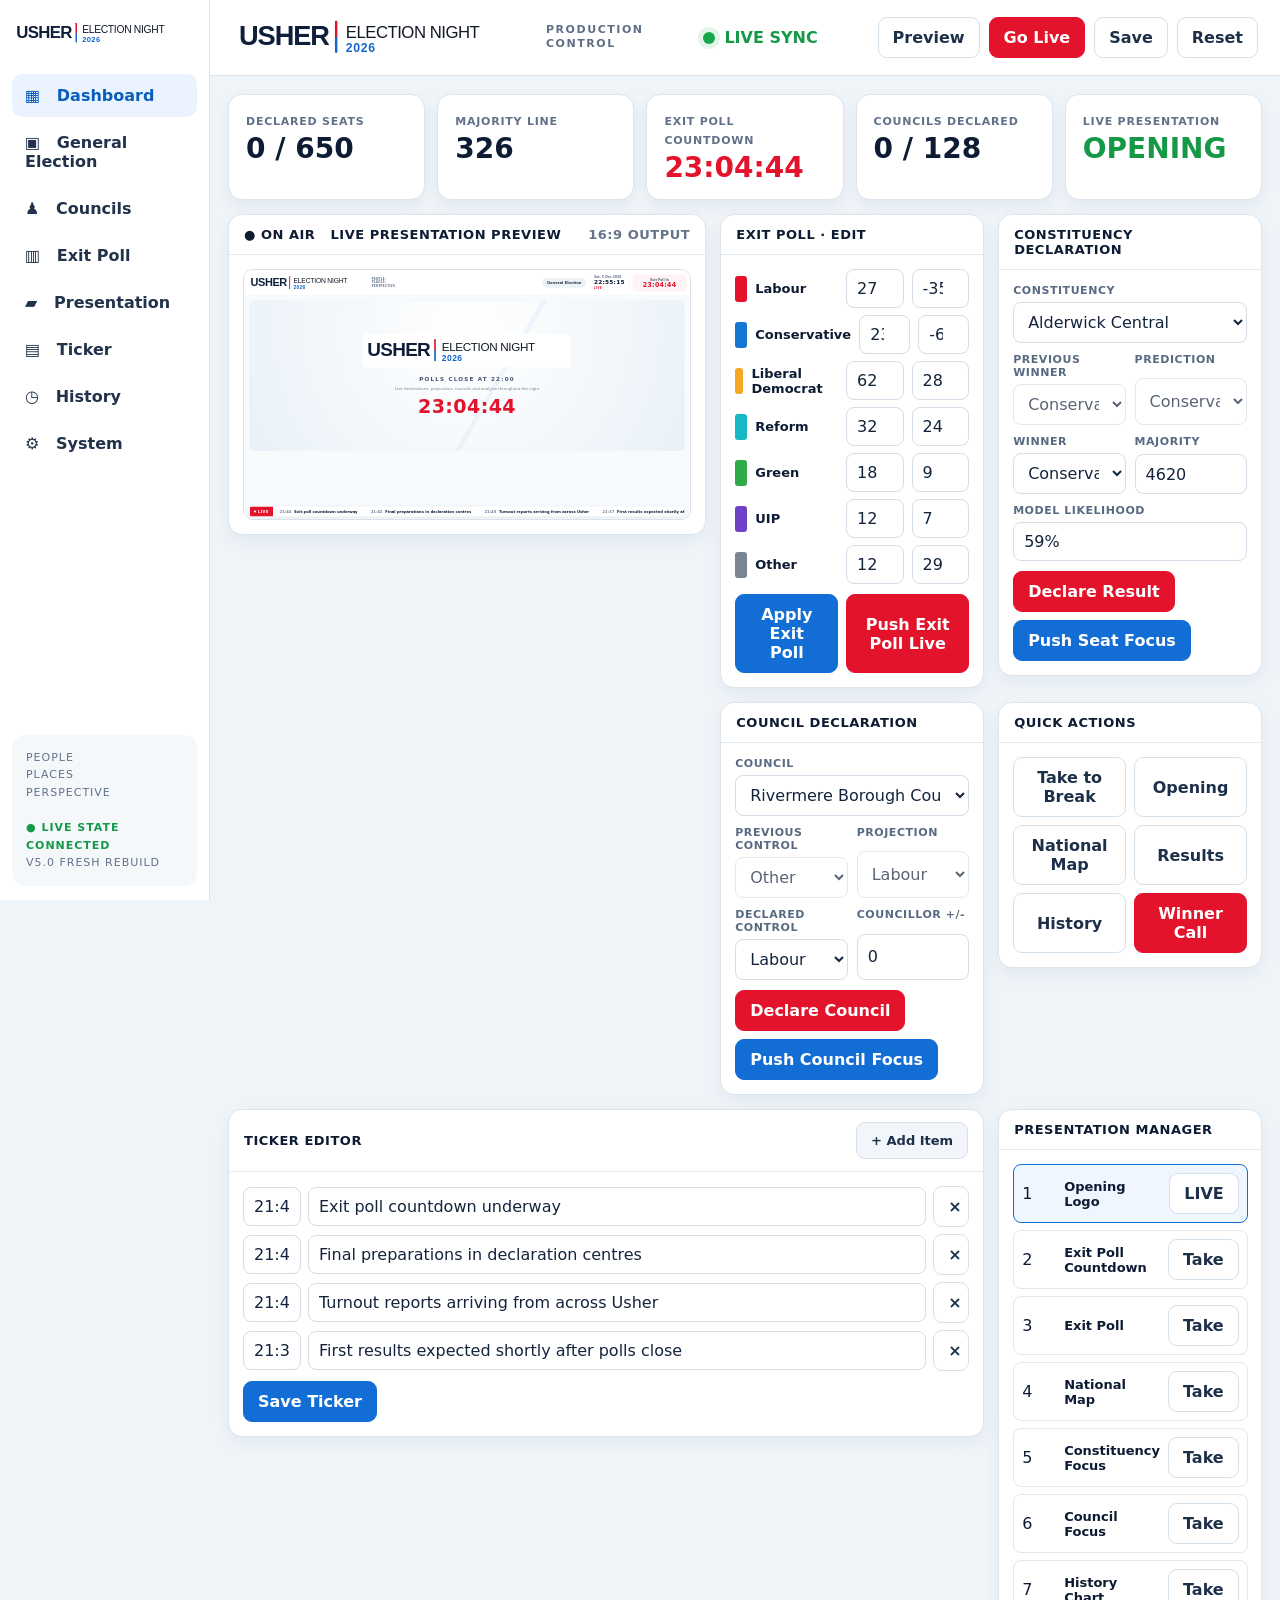
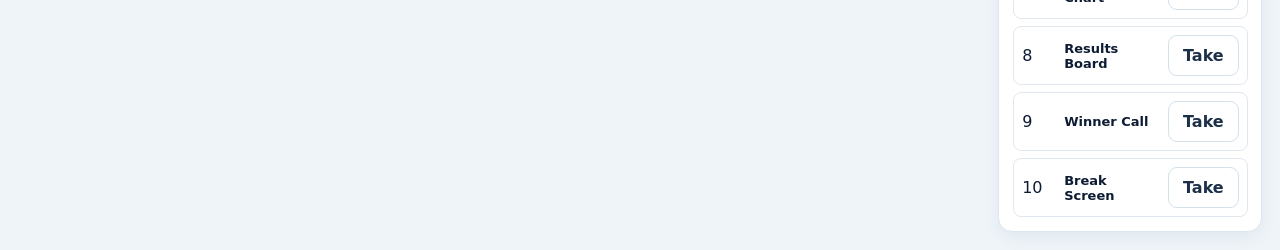
==== control.html @ d65cdceb "Add files via upload" ====
<!doctype html><html lang="en"><head><meta charset="utf-8"><meta name="viewport" content="width=device-width,initial-scale=1"><title>USHER Production Control</title><link rel="icon" href="data:,"><link rel="stylesheet" href="styles.css"></head>
<body>
<div class="control-shell">
  <aside class="sidebar hex-bg"><div class="brand"><img src="logo.svg" alt="USHER Election Night"></div><button class="nav-btn active" data-tab="dashboard">▦ &nbsp; Dashboard</button><button class="nav-btn" data-tab="general">▣ &nbsp; General Election</button><button class="nav-btn" data-tab="councils">♟ &nbsp; Councils</button><button class="nav-btn" data-tab="exitpoll">▥ &nbsp; Exit Poll</button><button class="nav-btn" data-tab="presentation">▰ &nbsp; Presentation</button><button class="nav-btn" data-tab="ticker">▤ &nbsp; Ticker</button><button class="nav-btn" data-tab="history">◷ &nbsp; History</button><button class="nav-btn" data-tab="system">⚙ &nbsp; System</button><div class="sidebar-spacer"></div><div class="system-mini">People<br>Places<br>Perspective<br><br><span class="ok">● Live state connected</span><br>v5.0 fresh rebuild</div></aside>
  <div class="control-main">
    <header class="control-top"><div class="logo-lockup"><img src="logo.svg" alt=""><div class="micro-slogan">Production<br>Control</div></div><div class="sync-status"><span class="sync-dot"></span>LIVE SYNC</div><div class="top-actions"><button id="previewBtn" class="btn">Preview</button><button id="goLiveBtn" class="btn danger">Go Live</button><button id="saveBtn" class="btn">Save</button><button id="resetBtn" class="btn">Reset</button></div></header>
    <main class="control-content">
      <section id="tab-dashboard" class="tab-pane active">
        <div id="summaryGrid" class="summary-grid"></div>
        <div class="dashboard-grid">
          <div class="control-card preview-card"><header><span>● On Air &nbsp; Live Presentation Preview</span><span class="muted">16:9 output</span></header><div class="body"><div id="previewFrame" class="preview-frame"><iframe src="index.html?embed=1" title="Live presentation preview"></iframe></div></div></div>
          <div class="control-card"><header>Exit Poll · Edit</header><div id="dashboardPoll" class="body"></div></div>
          <div class="control-card"><header>Constituency Declaration</header><div id="dashboardSeat" class="body"></div></div>
          <div class="control-card"><header>Council Declaration</header><div id="dashboardCouncil" class="body"></div></div>
          <div class="control-card"><header>Quick Actions</header><div class="body" style="display:grid;grid-template-columns:1fr 1fr;gap:8px"><button class="btn" data-slide="break">Take to Break</button><button class="btn" data-slide="opening">Opening</button><button class="btn" data-slide="national">National Map</button><button class="btn" data-slide="results">Results</button><button class="btn" data-slide="history">History</button><button class="btn danger" data-slide="winner">Winner Call</button></div></div>
          <div class="control-card ticker-editor"><header><span>Ticker Editor</span><button id="addTickerDash" class="btn soft">+ Add Item</button></header><div id="tickerDash" class="body"></div></div>
          <div class="control-card presentation-manager"><header>Presentation Manager</header><div id="managerDash" class="body"></div></div>
        </div>
      </section>
      <section id="tab-general" class="tab-pane"><div class="wide-grid"><div class="control-card"><header>Constituencies · 650 seats</header><div class="body"><div class="searchbar"><input id="seatSearch" class="input" placeholder="Search constituency or region"><button id="randomSeat" class="btn">Random seat</button></div><div class="table-wrap"><table class="data-table"><thead><tr><th>Seat</th><th>Region</th><th>Previous</th><th>Prediction</th><th>Status</th></tr></thead><tbody id="seatTable"></tbody></table></div></div></div><div class="control-card"><header>Selected Seat Control</header><div id="generalSeatForm" class="body"></div></div></div></section>
      <section id="tab-councils" class="tab-pane"><div class="wide-grid"><div class="control-card"><header>Councils · 128</header><div class="body"><div class="searchbar"><input id="councilSearch" class="input" placeholder="Search council"><button id="randomCouncil" class="btn">Random council</button></div><div class="table-wrap"><table class="data-table"><thead><tr><th>Council</th><th>Region</th><th>Previous</th><th>Prediction</th><th>Status</th></tr></thead><tbody id="councilTable"></tbody></table></div></div></div><div class="control-card"><header>Selected Council Control</header><div id="councilForm" class="body"></div></div></div></section>
      <section id="tab-exitpoll" class="tab-pane"><div class="wide-grid"><div class="control-card"><header>Exit Poll Editor</header><div id="exitPollFull" class="body"></div></div><div class="control-card"><header>Countdown & Broadcast</header><div id="countdownControl" class="body"></div></div></div></section>
      <section id="tab-presentation" class="tab-pane"><div class="wide-grid"><div class="control-card"><header>Presentation Slides</header><div id="managerFull" class="body"></div></div><div class="control-card"><header>Winner Call & History</header><div id="presentationExtras" class="body"></div></div></div></section>
      <section id="tab-ticker" class="tab-pane"><div class="control-card"><header><span>Live Ticker</span><button id="addTickerFull" class="btn primary">+ Add Item</button></header><div id="tickerFull" class="body"></div></div></section>
      <section id="tab-history" class="tab-pane"><div class="control-card"><header>Historical Chart Control</header><div id="historyControl" class="body"></div></div></section>
      <section id="tab-system" class="tab-pane"><div class="wide-grid"><div class="control-card"><header>System</header><div class="body"><p><strong>Fresh rebuild v5.0</strong></p><p class="muted">Designed for GitHub Pages. Control room and presentation tabs sync instantly in the same browser using BroadcastChannel and localStorage.</p><button id="openPresentation" class="btn primary">Open Presentation</button> <button id="hardReset" class="btn danger">Reset All Election Data</button></div></div><div class="control-card"><header>Broadcast Notes</header><div class="body"><p>Recommended output: <strong>1920×1080</strong>.</p><p>For OBS or streaming software, add <code>index.html</code> as a browser source after publishing the repository.</p><p>Use <strong>control.html</strong> separately to operate the night.</p></div></div></div></section>
    </main>
  </div>
</div><div id="toast" class="toast">Saved</div>
<script src="data.js"></script><script src="core.js"></script><script src="control.js"></script>
</body></html>
---- styles.css ----
:root{
  --ink:#0d1b33; --muted:#64748b; --line:#dbe5ef; --soft:#f2f6fa; --white:#fff; --blue:#1467c9; --red:#e3132c; --green:#159947;
  --shadow:0 10px 30px rgba(25,47,79,.09); --radius:18px;
}
*{box-sizing:border-box} html,body{margin:0;min-height:100%;font-family:Inter,ui-sans-serif,system-ui,-apple-system,BlinkMacSystemFont,"Segoe UI",Arial,sans-serif;color:var(--ink);background:#eef3f8}
button,input,select,textarea{font:inherit}button{cursor:pointer}.hidden{display:none!important}.muted{color:var(--muted)}
.hex-bg{background-image:linear-gradient(30deg,rgba(20,103,201,.035) 12%,transparent 12.5%,transparent 87%,rgba(20,103,201,.035) 87.5%,rgba(20,103,201,.035)),linear-gradient(150deg,rgba(20,103,201,.035) 12%,transparent 12.5%,transparent 87%,rgba(20,103,201,.035) 87.5%,rgba(20,103,201,.035)),linear-gradient(30deg,rgba(20,103,201,.035) 12%,transparent 12.5%,transparent 87%,rgba(20,103,201,.035) 87.5%,rgba(20,103,201,.035));background-size:42px 74px}
.logo-lockup{display:flex;align-items:center;gap:14px}.logo-lockup img{width:420px;max-width:100%;height:auto;display:block}.micro-slogan{font-size:11px;line-height:1.3;letter-spacing:.14em;color:#5e6f86;font-weight:800;text-transform:uppercase}

/* Presentation */
.presentation-shell{min-height:100vh;background:#f8fbfd;display:flex;flex-direction:column;overflow:hidden}.presentation-shell.embed .presentation-nav,.presentation-shell.embed .presentation-footer{display:none}.presentation-shell.embed .presentation-header{padding:10px 16px}.presentation-header{height:112px;padding:14px 34px;background:white;border-bottom:1px solid var(--line);display:flex;align-items:center;justify-content:space-between;gap:24px;position:relative;z-index:5}.presentation-header .logo-lockup img{width:520px}.header-right{display:flex;align-items:center;gap:16px}.badge{background:#edf2f7;border:1px solid #e1e7ee;border-radius:999px;padding:10px 18px;font-weight:800;color:#26364d}.clockbox{padding:0 18px;border-left:1px solid var(--line);border-right:1px solid var(--line);min-width:160px}.clockbox small{display:block;color:var(--muted);font-weight:700}.clockbox strong{display:block;font-size:25px;letter-spacing:.04em}.live-word{color:var(--red);font-size:11px;font-weight:900;letter-spacing:.17em}.countdown-pill{min-width:230px;text-align:center;padding:9px 18px;border-radius:14px;background:#fff4f5;border:1px solid #ffd9de}.countdown-pill small{font-weight:700;color:#516176}.countdown-pill strong{display:block;color:var(--red);font-size:27px;font-variant-numeric:tabular-nums;letter-spacing:.05em}
.presentation-nav{height:48px;background:white;border-bottom:1px solid var(--line);display:flex;align-items:center;padding:0 34px;gap:32px;font-size:12px;font-weight:900;letter-spacing:.14em;text-transform:uppercase}.presentation-nav span.active{color:var(--blue);border-bottom:4px solid var(--blue);height:48px;display:flex;align-items:center}.stage-wrap{position:relative;flex:1;min-height:0;padding:18px 24px 70px}.slide{display:none;height:100%;min-height:650px;animation:fadeSlide .32s ease}.slide.active{display:block}@keyframes fadeSlide{from{opacity:.35;transform:translateY(5px)}to{opacity:1;transform:none}}
.card{background:white;border:1px solid #e2eaf2;border-radius:var(--radius);box-shadow:var(--shadow)}.kicker{font-size:15px;font-weight:900;letter-spacing:.11em;text-transform:uppercase;color:#273a56}.display{font-family:"Arial Narrow",Impact,Haettenschweiler,sans-serif;font-weight:900;letter-spacing:-.03em;text-transform:uppercase}.slide-grid{display:grid;grid-template-columns:1fr 1fr;gap:16px;height:100%}
.opening-slide{height:100%;min-height:650px;display:flex;align-items:center;justify-content:center;text-align:center;background:radial-gradient(circle at 50% 20%,#fff 0,#f7fafc 38%,#e9f1f8 100%);border:1px solid #dfe9f2;border-radius:24px;position:relative;overflow:hidden}.opening-slide::after{content:"";position:absolute;inset:0;background:linear-gradient(120deg,transparent 0 56%,rgba(20,103,201,.05) 56% 57%,transparent 57% 100%)}.opening-inner{position:relative;z-index:2}.opening-inner img{width:min(900px,72vw)}.opening-inner h1{font-size:24px;letter-spacing:.22em;margin:30px 0 8px;color:#41536d}.opening-inner p{color:#73839a;font-size:17px}.opening-countdown{font-size:82px;font-weight:900;letter-spacing:.02em;color:var(--red);margin-top:22px;font-variant-numeric:tabular-nums}
.exitpoll-card{height:100%;padding:30px;display:flex;flex-direction:column}.exit-headline{display:grid;grid-template-columns:minmax(360px,1.2fr) 2fr 170px;align-items:stretch;min-height:230px}.exit-copy{padding:28px 30px;border-right:1px solid var(--line)}.exit-copy h2{font-size:66px;line-height:.9;margin:16px 0 10px}.exit-copy p{font-size:22px;margin:0;color:#2d3d53}.party-strip{display:grid;grid-template-columns:repeat(7,1fr);min-width:0}.party-block{color:white;display:flex;flex-direction:column;align-items:center;justify-content:center;padding:18px 8px;position:relative;overflow:hidden}.party-block::after{content:"";position:absolute;inset:auto 0 0;height:44%;background:linear-gradient(transparent,rgba(0,0,0,.14))}.party-block .abbr{font-size:19px;z-index:1}.party-block .seats{font-size:52px;font-weight:900;line-height:1;z-index:1}.party-block .chg{font-size:15px;margin-top:9px;z-index:1}.majority-box{display:flex;flex-direction:column;align-items:center;justify-content:center;text-align:center;background:#fafcff}.majority-box strong{font-size:48px}.majority-box small{font-weight:900;letter-spacing:.11em;color:#56677f}.majority-box .line{width:80px;height:1px;background:#8da0b6;margin:14px 0}.exit-bottom{display:grid;grid-template-columns:1.1fr .9fr;gap:18px;margin-top:18px;flex:1}.mini-map-card,.analysis-card{padding:22px}.mini-map-card h3,.analysis-card h3{margin:0 0 12px}.analysis-summary{display:grid;grid-template-columns:1fr 1fr;gap:14px}.analysis-stat{background:#f4f7fa;border-radius:14px;padding:18px}.analysis-stat strong{display:block;font-size:34px}.analysis-stat small{color:var(--muted);font-weight:800}
.map-grid{position:relative;height:390px;background:linear-gradient(180deg,#fbfdff,#f2f7fb);border:1px solid #e4ecf4;border-radius:16px;overflow:hidden}.map-cell{position:absolute;width:10px;height:10px;transform:rotate(30deg);clip-path:polygon(25% 0,75% 0,100% 50%,75% 100%,25% 100%,0 50%);background:#cfd9e3;outline:1px solid #aebbc8;transition:.2s}.map-cell.declared{box-shadow:0 0 0 1px rgba(255,255,255,.8)}
.focus-card{padding:26px;height:100%}.focus-title{display:flex;justify-content:space-between;align-items:flex-start;gap:20px}.focus-title h2{font-size:54px;margin:6px 0 5px;line-height:.95}.focus-meta{color:#61738b}.two-panel{display:grid;grid-template-columns:1fr 1fr;gap:18px;margin-top:24px}.result-panel{border:1px solid #dfe7ef;border-radius:15px;overflow:hidden}.result-panel header{padding:14px 18px;font-weight:900;letter-spacing:.06em;background:#f8fafc}.result-bars{padding:10px 0}.bar-row{display:grid;grid-template-columns:145px 1fr 66px;align-items:center;gap:10px;padding:8px 14px}.bar-label{font-weight:800}.bar-track{height:28px;background:#eaf0f5;border-radius:4px;overflow:hidden}.bar-fill{height:100%;min-width:2px}.bar-value{text-align:right;font-weight:900}.likelihood-hero{padding:18px;border-bottom:1px solid var(--line)}.likelihood-hero small{font-weight:800;color:#60728b}.likelihood-hero strong{display:block;font-size:34px;margin-top:2px}.callout{margin-top:18px;background:#f6f9fc;border-left:5px solid var(--blue);padding:16px 18px;border-radius:10px;color:#41536c}
.national-layout{display:grid;grid-template-columns:1.05fr 1.45fr;gap:18px;height:100%}.national-map{padding:24px}.national-right{display:grid;grid-template-rows:auto 1fr;gap:18px}.seat-totals-card{padding:24px}.seat-totals{display:grid;grid-template-columns:repeat(7,1fr);gap:9px}.seat-chip{border-radius:12px;color:white;padding:16px 8px;text-align:center}.seat-chip strong{display:block;font-size:34px}.seat-chip small{font-weight:900}.latest-card{padding:24px}.latest-list{display:grid;gap:10px}.latest-row{display:grid;grid-template-columns:1fr auto auto;gap:16px;padding:14px 16px;background:#f6f9fc;border-radius:12px;align-items:center}.latest-row strong{font-size:18px}.latest-row .result-pill{color:white;padding:7px 12px;border-radius:999px;font-weight:900}
.history-card{padding:28px;height:100%;display:flex;flex-direction:column}.history-card h2{font-size:46px;margin:6px 0 16px}.history-chart{flex:1;display:flex;align-items:flex-end;gap:7px;border-left:2px solid #8fa0b2;border-bottom:2px solid #8fa0b2;padding:15px 15px 0;min-height:460px}.history-bar-wrap{flex:1;min-width:8px;height:100%;display:flex;flex-direction:column;justify-content:flex-end;align-items:center;gap:6px}.history-bar{width:100%;min-width:10px;border-radius:3px 3px 0 0}.history-year{font-size:9px;transform:rotate(-55deg);transform-origin:center;color:#66778e;height:26px}.history-legend{display:flex;gap:12px;align-items:center;margin-top:16px}.legend-dot{width:12px;height:12px;border-radius:50%}
.results-card{padding:26px;height:100%}.results-header{display:flex;justify-content:space-between;align-items:flex-end}.results-header h2{font-size:48px;margin:8px 0}.majority-rule{position:relative;height:36px;background:#e8eef4;border-radius:999px;margin:22px 0 28px;overflow:hidden}.majority-fill{height:100%;background:linear-gradient(90deg,#14a3df,#1467c9);border-radius:999px}.majority-mark{position:absolute;left:50.153%;top:0;bottom:0;width:3px;background:#0d1b33}.majority-mark::after{content:"326 majority";position:absolute;top:7px;left:8px;font-size:12px;font-weight:900;white-space:nowrap}.results-table{width:100%;border-collapse:collapse}.results-table th,.results-table td{padding:15px 13px;border-bottom:1px solid #e4eaf1;text-align:left}.results-table th{font-size:12px;color:#68788f;letter-spacing:.09em;text-transform:uppercase}.party-swatch{display:inline-block;width:12px;height:28px;border-radius:4px;margin-right:10px;vertical-align:middle}.winner-slide{height:100%;display:flex;align-items:center;justify-content:center;text-align:center;border-radius:24px;background:#0e1a2e;color:white;overflow:hidden;position:relative}.winner-slide .flare{position:absolute;width:700px;height:700px;border-radius:50%;filter:blur(80px);opacity:.55}.winner-slide .inner{position:relative;z-index:2}.winner-slide .inner img{width:540px;filter:brightness(0) invert(1)}.winner-slide h2{font-size:78px;margin:26px 0 0}.winner-slide p{font-size:28px;color:#d4dfeb}
.council-grid{display:grid;grid-template-columns:1fr 1fr;gap:18px;height:100%}.council-main,.council-list{padding:26px}.council-main h2{font-size:52px;margin:5px 0 9px}.control-comparison{display:grid;grid-template-columns:1fr 70px 1fr;align-items:center;gap:14px;margin-top:32px}.control-box{padding:26px;border-radius:16px;color:white;min-height:170px;display:flex;flex-direction:column;justify-content:center}.control-box small{font-weight:900;letter-spacing:.08em}.control-box strong{font-size:38px;margin-top:6px}.arrow-big{text-align:center;font-size:42px;color:#8494a8}.council-list h3{margin-top:0}.council-result-row{display:grid;grid-template-columns:1fr auto;gap:16px;padding:14px 4px;border-bottom:1px solid #e5ebf1}.council-result-row .pill{color:white;padding:6px 10px;border-radius:999px;font-weight:900}.ticker{position:absolute;left:24px;right:24px;bottom:18px;height:45px;background:white;border:1px solid #dce5ee;border-radius:9px;display:flex;align-items:center;overflow:hidden;box-shadow:0 6px 18px rgba(20,40,60,.08);z-index:6}.ticker-live{height:100%;display:flex;align-items:center;gap:8px;padding:0 18px;background:var(--red);color:white;font-weight:900;letter-spacing:.12em}.ticker-live::before{content:"";width:9px;height:9px;border-radius:50%;background:white}.ticker-track{display:flex;align-items:center;white-space:nowrap;animation:tickerMove 45s linear infinite}.ticker-item{padding:0 28px;border-right:1px solid #dbe3eb;font-weight:700}.ticker-item time{color:#708096;margin-right:12px}@keyframes tickerMove{from{transform:translateX(0)}to{transform:translateX(-45%)}}.presentation-footer{height:35px;padding:0 28px;display:flex;align-items:center;justify-content:space-between;background:#f7fafc;border-top:1px solid #e4eaf0;font-size:10px;font-weight:800;letter-spacing:.14em;color:#68768a;text-transform:uppercase}

/* Control room */
.control-shell{min-height:100vh;background:#eef4f8;display:grid;grid-template-columns:210px 1fr}.sidebar{background:#fff;border-right:1px solid #dbe4ec;padding:14px 12px;position:sticky;top:0;height:100vh;display:flex;flex-direction:column}.sidebar .brand img{width:185px;margin:4px 0 20px}.nav-btn{width:100%;border:0;background:transparent;text-align:left;padding:12px 13px;border-radius:10px;color:#21324a;font-weight:800;margin:2px 0}.nav-btn.active,.nav-btn:hover{background:#eaf3ff;color:#0a5fbd}.sidebar-spacer{flex:1}.system-mini{padding:14px;background:#f5f8fb;border-radius:13px;color:#61728b;font-size:11px;line-height:1.6;letter-spacing:.09em;text-transform:uppercase}.system-mini .ok{color:#159947;font-weight:900}.control-main{min-width:0}.control-top{height:76px;background:#fff;border-bottom:1px solid #dbe4ec;display:flex;align-items:center;justify-content:space-between;padding:0 22px;position:sticky;top:0;z-index:30}.control-top .logo-lockup img{width:300px}.sync-status{display:flex;align-items:center;gap:9px;color:#159947;font-weight:900}.sync-dot{width:12px;height:12px;background:#19a54c;border-radius:50%;box-shadow:0 0 0 5px #e4f6ea}.top-actions{display:flex;gap:9px}.btn{border:1px solid #d4e0ea;background:white;padding:10px 14px;border-radius:9px;font-weight:850;color:#1d304a}.btn.primary{background:#126ed4;color:#fff;border-color:#126ed4}.btn.danger{background:#e3132c;color:#fff;border-color:#e3132c}.btn.success{background:#159947;color:#fff;border-color:#159947}.btn.soft{background:#f2f6fa}.control-content{padding:18px}.summary-grid{display:grid;grid-template-columns:repeat(5,1fr);gap:12px}.summary-card{background:#fff;border:1px solid #dce5ee;border-radius:14px;padding:15px 17px;box-shadow:0 6px 16px rgba(22,48,77,.05)}.summary-card small{font-size:11px;color:#61718a;font-weight:900;letter-spacing:.07em;text-transform:uppercase}.summary-card strong{display:block;font-size:28px;margin-top:3px}.summary-card .red{color:#e3132c}.summary-card .green{color:#159947}.dashboard-grid{display:grid;grid-template-columns:1.45fr .8fr .8fr;gap:14px;margin-top:14px;align-items:start}.control-card{background:#fff;border:1px solid #dce5ee;border-radius:14px;box-shadow:0 6px 18px rgba(23,46,72,.05);overflow:hidden}.control-card>header{display:flex;align-items:center;justify-content:space-between;padding:12px 15px;border-bottom:1px solid #e2e9ef;font-weight:900;font-size:13px;letter-spacing:.04em;text-transform:uppercase}.control-card .body{padding:14px}.preview-card{grid-row:span 2}.preview-frame{width:100%;aspect-ratio:16/9;border:1px solid #d9e2eb;border-radius:10px;overflow:hidden;background:#f8fafc}.preview-frame iframe{width:1920px;height:1080px;border:0;transform-origin:0 0;pointer-events:none}.field{display:grid;gap:5px;margin-bottom:10px}.field label{font-size:11px;color:#586a82;font-weight:900;text-transform:uppercase;letter-spacing:.05em}.input,select,textarea{width:100%;border:1px solid #d3dee8;background:#fff;border-radius:8px;padding:9px 10px;color:#14243d;outline:none}.input:focus,select:focus,textarea:focus{border-color:#4e94dc;box-shadow:0 0 0 3px rgba(20,103,201,.1)}.form-row{display:grid;grid-template-columns:1fr 1fr;gap:9px}.form-row.three{grid-template-columns:1fr 1fr 1fr}.poll-edit-row{display:grid;grid-template-columns:1.25fr .7fr .7fr;gap:8px;align-items:center;margin-bottom:7px}.party-label{display:flex;align-items:center;gap:8px;font-weight:800;font-size:13px}.party-square{width:12px;height:26px;border-radius:3px}.ticker-editor{grid-column:1/3}.presentation-manager{grid-column:3}.ticker-list,.manager-list{display:grid;gap:7px}.ticker-edit-row{display:grid;grid-template-columns:58px 1fr 36px;gap:7px;align-items:center}.manager-row{display:grid;grid-template-columns:34px 1fr auto;gap:8px;align-items:center;padding:8px;border:1px solid #e0e7ee;border-radius:8px}.manager-row.active{border-color:#126ed4;background:#eff6ff}.manager-row strong{font-size:13px}.tab-pane{display:none}.tab-pane.active{display:block}.wide-grid{display:grid;grid-template-columns:1.1fr .9fr;gap:14px}.data-table{width:100%;border-collapse:collapse}.data-table th,.data-table td{padding:10px;border-bottom:1px solid #e4eaf0;text-align:left;font-size:13px}.data-table th{font-size:11px;text-transform:uppercase;letter-spacing:.06em;color:#627289}.table-wrap{max-height:540px;overflow:auto}.searchbar{display:flex;gap:8px;margin-bottom:10px}.status-pill{display:inline-flex;align-items:center;gap:6px;padding:5px 9px;border-radius:999px;background:#eef3f7;font-weight:800;font-size:11px}.status-pill.live{background:#e8f7ee;color:#14893e}.toast{position:fixed;right:22px;bottom:22px;background:#10213c;color:#fff;padding:12px 16px;border-radius:10px;box-shadow:0 8px 30px rgba(0,0,0,.25);opacity:0;transform:translateY(8px);pointer-events:none;transition:.2s;z-index:99}.toast.show{opacity:1;transform:none}
@media(max-width:1250px){.summary-grid{grid-template-columns:repeat(3,1fr)}.dashboard-grid{grid-template-columns:1fr 1fr}.preview-card{grid-column:1/3}.ticker-editor,.presentation-manager{grid-column:auto}.control-shell{grid-template-columns:175px}.presentation-header .logo-lockup img{width:410px}.party-block .seats{font-size:38px}.exit-headline{grid-template-columns:1fr 1.5fr 120px}}
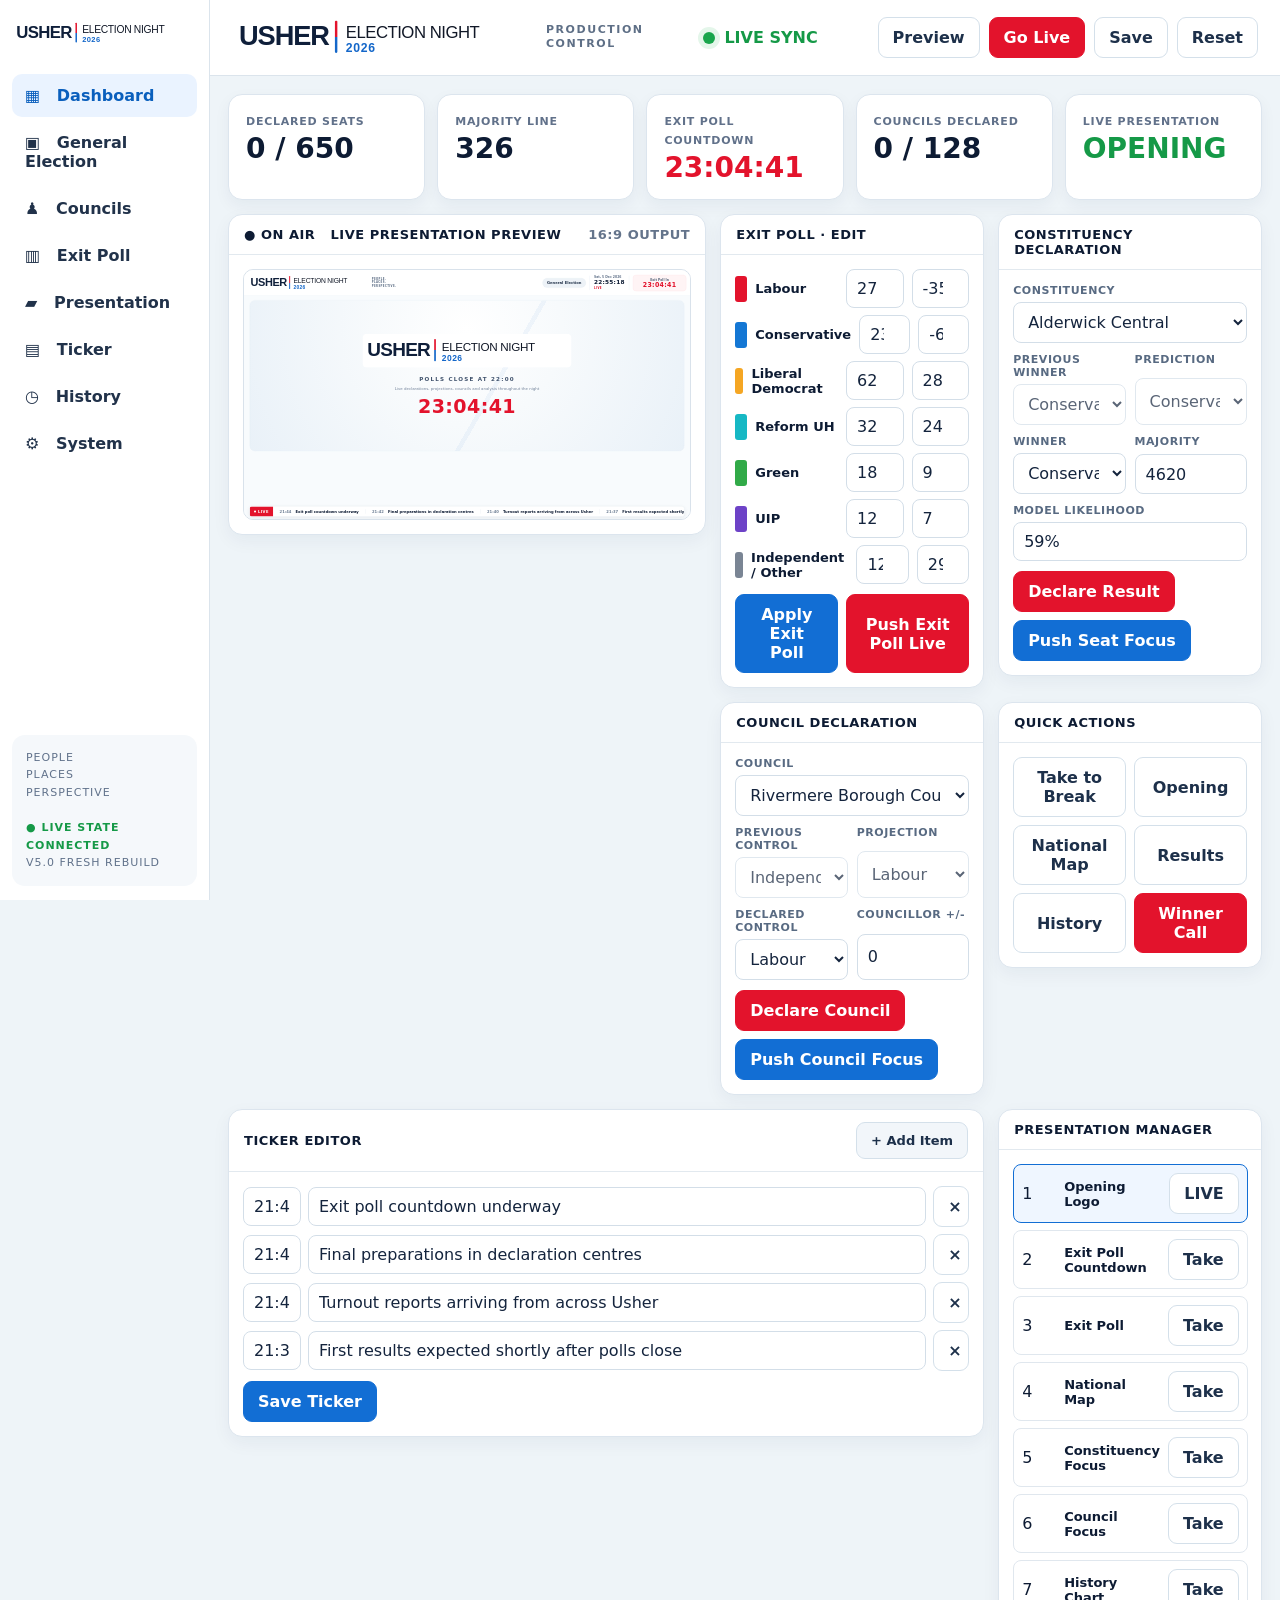
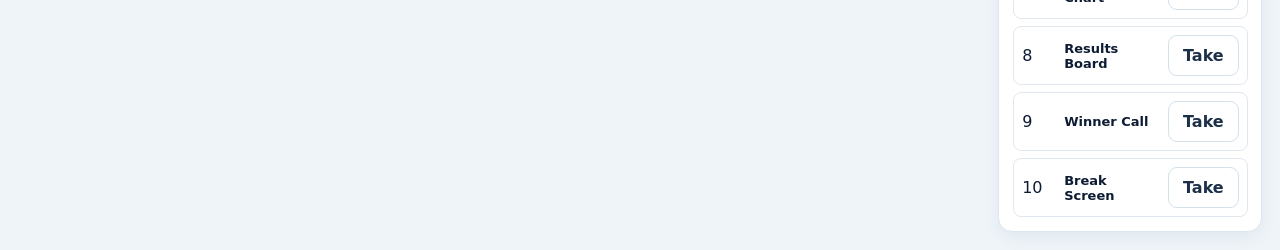
==== commit cb4a6681: "Update control.html" ====
--- a/control.html
+++ b/control.html
@@ -1,31 +1,773 @@
-<!doctype html><html lang="en"><head><meta charset="utf-8"><meta name="viewport" content="width=device-width,initial-scale=1"><title>USHER Production Control</title><link rel="icon" href="data:,"><link rel="stylesheet" href="styles.css"></head>
+<!doctype html>
+
+<html lang="en">
+
+<head>
+
+<meta charset="utf-8">
+
+<meta
+  name="viewport"
+  content="width=device-width,initial-scale=1"
+>
+
+<title>
+  USHER Production Control
+</title>
+
+<link
+  rel="icon"
+  href="data:,"
+>
+
+<link
+  rel="stylesheet"
+  href="styles.css"
+>
+
+</head>
+
 <body>
+
 <div class="control-shell">
-  <aside class="sidebar hex-bg"><div class="brand"><img src="logo.svg" alt="USHER Election Night"></div><button class="nav-btn active" data-tab="dashboard">▦ &nbsp; Dashboard</button><button class="nav-btn" data-tab="general">▣ &nbsp; General Election</button><button class="nav-btn" data-tab="councils">♟ &nbsp; Councils</button><button class="nav-btn" data-tab="exitpoll">▥ &nbsp; Exit Poll</button><button class="nav-btn" data-tab="presentation">▰ &nbsp; Presentation</button><button class="nav-btn" data-tab="ticker">▤ &nbsp; Ticker</button><button class="nav-btn" data-tab="history">◷ &nbsp; History</button><button class="nav-btn" data-tab="system">⚙ &nbsp; System</button><div class="sidebar-spacer"></div><div class="system-mini">People<br>Places<br>Perspective<br><br><span class="ok">● Live state connected</span><br>v5.0 fresh rebuild</div></aside>
-  <div class="control-main">
-    <header class="control-top"><div class="logo-lockup"><img src="logo.svg" alt=""><div class="micro-slogan">Production<br>Control</div></div><div class="sync-status"><span class="sync-dot"></span>LIVE SYNC</div><div class="top-actions"><button id="previewBtn" class="btn">Preview</button><button id="goLiveBtn" class="btn danger">Go Live</button><button id="saveBtn" class="btn">Save</button><button id="resetBtn" class="btn">Reset</button></div></header>
-    <main class="control-content">
-      <section id="tab-dashboard" class="tab-pane active">
-        <div id="summaryGrid" class="summary-grid"></div>
-        <div class="dashboard-grid">
-          <div class="control-card preview-card"><header><span>● On Air &nbsp; Live Presentation Preview</span><span class="muted">16:9 output</span></header><div class="body"><div id="previewFrame" class="preview-frame"><iframe src="index.html?embed=1" title="Live presentation preview"></iframe></div></div></div>
-          <div class="control-card"><header>Exit Poll · Edit</header><div id="dashboardPoll" class="body"></div></div>
-          <div class="control-card"><header>Constituency Declaration</header><div id="dashboardSeat" class="body"></div></div>
-          <div class="control-card"><header>Council Declaration</header><div id="dashboardCouncil" class="body"></div></div>
-          <div class="control-card"><header>Quick Actions</header><div class="body" style="display:grid;grid-template-columns:1fr 1fr;gap:8px"><button class="btn" data-slide="break">Take to Break</button><button class="btn" data-slide="opening">Opening</button><button class="btn" data-slide="national">National Map</button><button class="btn" data-slide="results">Results</button><button class="btn" data-slide="history">History</button><button class="btn danger" data-slide="winner">Winner Call</button></div></div>
-          <div class="control-card ticker-editor"><header><span>Ticker Editor</span><button id="addTickerDash" class="btn soft">+ Add Item</button></header><div id="tickerDash" class="body"></div></div>
-          <div class="control-card presentation-manager"><header>Presentation Manager</header><div id="managerDash" class="body"></div></div>
+
+<aside class="sidebar hex-bg">
+
+  <div class="brand">
+
+    <img
+      src="logo.svg"
+      alt="USHER Election Night"
+    >
+
+  </div>
+
+  <button
+    class="nav-btn active"
+    data-tab="dashboard"
+  >
+    ▦ &nbsp; Dashboard
+  </button>
+
+  <button
+    class="nav-btn"
+    data-tab="general"
+  >
+    ▣ &nbsp; General Election
+  </button>
+
+  <button
+    class="nav-btn"
+    data-tab="councils"
+  >
+    ♟ &nbsp; Councils
+  </button>
+
+  <button
+    class="nav-btn"
+    data-tab="exitpoll"
+  >
+    ▥ &nbsp; Exit Poll
+  </button>
+
+  <button
+    class="nav-btn"
+    data-tab="presentation"
+  >
+    ▰ &nbsp; Presentation
+  </button>
+
+  <button
+    class="nav-btn"
+    data-tab="ticker"
+  >
+    ▤ &nbsp; Ticker
+  </button>
+
+  <button
+    class="nav-btn"
+    data-tab="history"
+  >
+    ◷ &nbsp; History
+  </button>
+
+  <button
+    class="nav-btn"
+    data-tab="system"
+  >
+    ⚙ &nbsp; System
+  </button>
+
+  <div class="sidebar-spacer"></div>
+
+  <div class="system-mini">
+
+    People<br>
+    Places<br>
+    Perspective
+
+    <br><br>
+
+    <span class="ok">
+      ● Live state connected
+    </span>
+
+    <br>
+
+    v5.0 fresh rebuild
+
+  </div>
+
+</aside>
+
+
+<div class="control-main">
+
+<header class="control-top">
+
+  <div class="logo-lockup">
+
+    <img
+      src="logo.svg"
+      alt=""
+    >
+
+    <div class="micro-slogan">
+      Production<br>
+      Control
+    </div>
+
+  </div>
+
+  <div class="sync-status">
+
+    <span class="sync-dot"></span>
+
+    LIVE SYNC
+
+  </div>
+
+  <div class="top-actions">
+
+    <button
+      id="previewBtn"
+      class="btn"
+    >
+      Preview
+    </button>
+
+    <button
+      id="goLiveBtn"
+      class="btn danger"
+    >
+      Go Live
+    </button>
+
+    <button
+      id="saveBtn"
+      class="btn"
+    >
+      Save
+    </button>
+
+    <button
+      id="resetBtn"
+      class="btn"
+    >
+      Reset
+    </button>
+
+  </div>
+
+</header>
+
+
+<main class="control-content">
+
+<section
+  id="tab-dashboard"
+  class="tab-pane active"
+>
+
+  <div
+    id="summaryGrid"
+    class="summary-grid"
+  ></div>
+
+  <div class="dashboard-grid">
+
+    <div class="control-card preview-card">
+
+      <header>
+
+        <span>
+          ● On Air &nbsp;
+          Live Presentation Preview
+        </span>
+
+        <span class="muted">
+          16:9 output
+        </span>
+
+      </header>
+
+      <div class="body">
+
+        <div
+          id="previewFrame"
+          class="preview-frame"
+        >
+
+          <iframe
+            src="index.html?embed=1&v=9"
+            title="Live presentation preview"
+          ></iframe>
+
         </div>
-      </section>
-      <section id="tab-general" class="tab-pane"><div class="wide-grid"><div class="control-card"><header>Constituencies · 650 seats</header><div class="body"><div class="searchbar"><input id="seatSearch" class="input" placeholder="Search constituency or region"><button id="randomSeat" class="btn">Random seat</button></div><div class="table-wrap"><table class="data-table"><thead><tr><th>Seat</th><th>Region</th><th>Previous</th><th>Prediction</th><th>Status</th></tr></thead><tbody id="seatTable"></tbody></table></div></div></div><div class="control-card"><header>Selected Seat Control</header><div id="generalSeatForm" class="body"></div></div></div></section>
-      <section id="tab-councils" class="tab-pane"><div class="wide-grid"><div class="control-card"><header>Councils · 128</header><div class="body"><div class="searchbar"><input id="councilSearch" class="input" placeholder="Search council"><button id="randomCouncil" class="btn">Random council</button></div><div class="table-wrap"><table class="data-table"><thead><tr><th>Council</th><th>Region</th><th>Previous</th><th>Prediction</th><th>Status</th></tr></thead><tbody id="councilTable"></tbody></table></div></div></div><div class="control-card"><header>Selected Council Control</header><div id="councilForm" class="body"></div></div></div></section>
-      <section id="tab-exitpoll" class="tab-pane"><div class="wide-grid"><div class="control-card"><header>Exit Poll Editor</header><div id="exitPollFull" class="body"></div></div><div class="control-card"><header>Countdown & Broadcast</header><div id="countdownControl" class="body"></div></div></div></section>
-      <section id="tab-presentation" class="tab-pane"><div class="wide-grid"><div class="control-card"><header>Presentation Slides</header><div id="managerFull" class="body"></div></div><div class="control-card"><header>Winner Call & History</header><div id="presentationExtras" class="body"></div></div></div></section>
-      <section id="tab-ticker" class="tab-pane"><div class="control-card"><header><span>Live Ticker</span><button id="addTickerFull" class="btn primary">+ Add Item</button></header><div id="tickerFull" class="body"></div></div></section>
-      <section id="tab-history" class="tab-pane"><div class="control-card"><header>Historical Chart Control</header><div id="historyControl" class="body"></div></div></section>
-      <section id="tab-system" class="tab-pane"><div class="wide-grid"><div class="control-card"><header>System</header><div class="body"><p><strong>Fresh rebuild v5.0</strong></p><p class="muted">Designed for GitHub Pages. Control room and presentation tabs sync instantly in the same browser using BroadcastChannel and localStorage.</p><button id="openPresentation" class="btn primary">Open Presentation</button> <button id="hardReset" class="btn danger">Reset All Election Data</button></div></div><div class="control-card"><header>Broadcast Notes</header><div class="body"><p>Recommended output: <strong>1920×1080</strong>.</p><p>For OBS or streaming software, add <code>index.html</code> as a browser source after publishing the repository.</p><p>Use <strong>control.html</strong> separately to operate the night.</p></div></div></div></section>
-    </main>
-  </div>
-</div><div id="toast" class="toast">Saved</div>
-<script src="data.js"></script><script src="core.js"></script><script src="control.js"></script>
-</body></html>
+
+      </div>
+
+    </div>
+
+
+    <div class="control-card">
+
+      <header>
+        Exit Poll · Edit
+      </header>
+
+      <div
+        id="dashboardPoll"
+        class="body"
+      ></div>
+
+    </div>
+
+
+    <div class="control-card">
+
+      <header>
+        Constituency Declaration
+      </header>
+
+      <div
+        id="dashboardSeat"
+        class="body"
+      ></div>
+
+    </div>
+
+
+    <div class="control-card">
+
+      <header>
+        Council Declaration
+      </header>
+
+      <div
+        id="dashboardCouncil"
+        class="body"
+      ></div>
+
+    </div>
+
+
+    <div class="control-card">
+
+      <header>
+        Quick Actions
+      </header>
+
+      <div
+        class="body"
+        style="
+          display:grid;
+          grid-template-columns:
+          1fr 1fr;
+          gap:8px
+        "
+      >
+
+        <button
+          class="btn"
+          data-slide="break"
+        >
+          Take to Break
+        </button>
+
+        <button
+          class="btn"
+          data-slide="opening"
+        >
+          Opening
+        </button>
+
+        <button
+          class="btn"
+          data-slide="national"
+        >
+          National Map
+        </button>
+
+        <button
+          class="btn"
+          data-slide="results"
+        >
+          Results
+        </button>
+
+        <button
+          class="btn"
+          data-slide="history"
+        >
+          History
+        </button>
+
+        <button
+          class="btn danger"
+          data-slide="winner"
+        >
+          Winner Call
+        </button>
+
+      </div>
+
+    </div>
+
+
+    <div class="control-card ticker-editor">
+
+      <header>
+
+        <span>
+          Ticker Editor
+        </span>
+
+        <button
+          id="addTickerDash"
+          class="btn soft"
+        >
+          + Add Item
+        </button>
+
+      </header>
+
+      <div
+        id="tickerDash"
+        class="body"
+      ></div>
+
+    </div>
+
+
+    <div class="control-card presentation-manager">
+
+      <header>
+        Presentation Manager
+      </header>
+
+      <div
+        id="managerDash"
+        class="body"
+      ></div>
+
+    </div>
+
+  </div>
+
+</section>
+
+
+<section
+  id="tab-general"
+  class="tab-pane"
+>
+
+  <div class="wide-grid">
+
+    <div class="control-card">
+
+      <header>
+        Constituencies · 650 seats
+      </header>
+
+      <div class="body">
+
+        <div class="searchbar">
+
+          <input
+            id="seatSearch"
+            class="input"
+            placeholder="Search constituency or region"
+          >
+
+          <button
+            id="randomSeat"
+            class="btn"
+          >
+            Random seat
+          </button>
+
+        </div>
+
+        <div class="table-wrap">
+
+          <table class="data-table">
+
+            <thead>
+
+              <tr>
+                <th>Seat</th>
+                <th>Region</th>
+                <th>Previous</th>
+                <th>Prediction</th>
+                <th>Status</th>
+              </tr>
+
+            </thead>
+
+            <tbody id="seatTable"></tbody>
+
+          </table>
+
+        </div>
+
+      </div>
+
+    </div>
+
+
+    <div class="control-card">
+
+      <header>
+        Selected Seat Control
+      </header>
+
+      <div
+        id="generalSeatForm"
+        class="body"
+      ></div>
+
+    </div>
+
+  </div>
+
+</section>
+
+
+<section
+  id="tab-councils"
+  class="tab-pane"
+>
+
+  <div class="wide-grid">
+
+    <div class="control-card">
+
+      <header>
+        Councils · 128
+      </header>
+
+      <div class="body">
+
+        <div class="searchbar">
+
+          <input
+            id="councilSearch"
+            class="input"
+            placeholder="Search council"
+          >
+
+          <button
+            id="randomCouncil"
+            class="btn"
+          >
+            Random council
+          </button>
+
+        </div>
+
+        <div class="table-wrap">
+
+          <table class="data-table">
+
+            <thead>
+
+              <tr>
+                <th>Council</th>
+                <th>Region</th>
+                <th>Previous</th>
+                <th>Prediction</th>
+                <th>Status</th>
+              </tr>
+
+            </thead>
+
+            <tbody id="councilTable"></tbody>
+
+          </table>
+
+        </div>
+
+      </div>
+
+    </div>
+
+
+    <div class="control-card">
+
+      <header>
+        Selected Council Control
+      </header>
+
+      <div
+        id="councilForm"
+        class="body"
+      ></div>
+
+    </div>
+
+  </div>
+
+</section>
+
+
+<section
+  id="tab-exitpoll"
+  class="tab-pane"
+>
+
+  <div class="wide-grid">
+
+    <div class="control-card">
+
+      <header>
+        Exit Poll Editor
+      </header>
+
+      <div
+        id="exitPollFull"
+        class="body"
+      ></div>
+
+    </div>
+
+
+    <div class="control-card">
+
+      <header>
+        Countdown & Broadcast
+      </header>
+
+      <div
+        id="countdownControl"
+        class="body"
+      ></div>
+
+    </div>
+
+  </div>
+
+</section>
+
+
+<section
+  id="tab-presentation"
+  class="tab-pane"
+>
+
+  <div class="wide-grid">
+
+    <div class="control-card">
+
+      <header>
+        Presentation Slides
+      </header>
+
+      <div
+        id="managerFull"
+        class="body"
+      ></div>
+
+    </div>
+
+
+    <div class="control-card">
+
+      <header>
+        Winner Call & History
+      </header>
+
+      <div
+        id="presentationExtras"
+        class="body"
+      ></div>
+
+    </div>
+
+  </div>
+
+</section>
+
+
+<section
+  id="tab-ticker"
+  class="tab-pane"
+>
+
+  <div class="control-card">
+
+    <header>
+
+      <span>
+        Live Ticker
+      </span>
+
+      <button
+        id="addTickerFull"
+        class="btn primary"
+      >
+        + Add Item
+      </button>
+
+    </header>
+
+    <div
+      id="tickerFull"
+      class="body"
+    ></div>
+
+  </div>
+
+</section>
+
+
+<section
+  id="tab-history"
+  class="tab-pane"
+>
+
+  <div class="control-card">
+
+    <header>
+      Historical Chart Control
+    </header>
+
+    <div
+      id="historyControl"
+      class="body"
+    ></div>
+
+  </div>
+
+</section>
+
+
+<section
+  id="tab-system"
+  class="tab-pane"
+>
+
+  <div class="wide-grid">
+
+    <div class="control-card">
+
+      <header>
+        System
+      </header>
+
+      <div class="body">
+
+        <p>
+          <strong>
+            Fresh rebuild v5.0
+          </strong>
+        </p>
+
+        <p class="muted">
+          Designed for GitHub Pages.
+          Control room and presentation
+          tabs sync instantly in the
+          same browser using
+          BroadcastChannel and
+          localStorage.
+        </p>
+
+        <button
+          id="openPresentation"
+          class="btn primary"
+        >
+          Open Presentation
+        </button>
+
+        <button
+          id="hardReset"
+          class="btn danger"
+        >
+          Reset All Election Data
+        </button>
+
+      </div>
+
+    </div>
+
+
+    <div class="control-card">
+
+      <header>
+        Broadcast Notes
+      </header>
+
+      <div class="body">
+
+        <p>
+          Recommended output:
+          <strong>
+            1920×1080
+          </strong>.
+        </p>
+
+        <p>
+          For OBS or streaming software,
+          add
+          <code>index.html</code>
+          as a browser source after
+          publishing the repository.
+        </p>
+
+        <p>
+          Use
+          <strong>
+            control.html
+          </strong>
+          separately to operate the night.
+        </p>
+
+      </div>
+
+    </div>
+
+  </div>
+
+</section>
+
+</main>
+
+</div>
+
+</div>
+
+<div
+  id="toast"
+  class="toast"
+>
+  Saved
+</div>
+
+<script src="data.js?v=9"></script>
+<script src="core.js?v=9"></script>
+<script src="control.js?v=9"></script>
+
+</body>
+
+</html>
